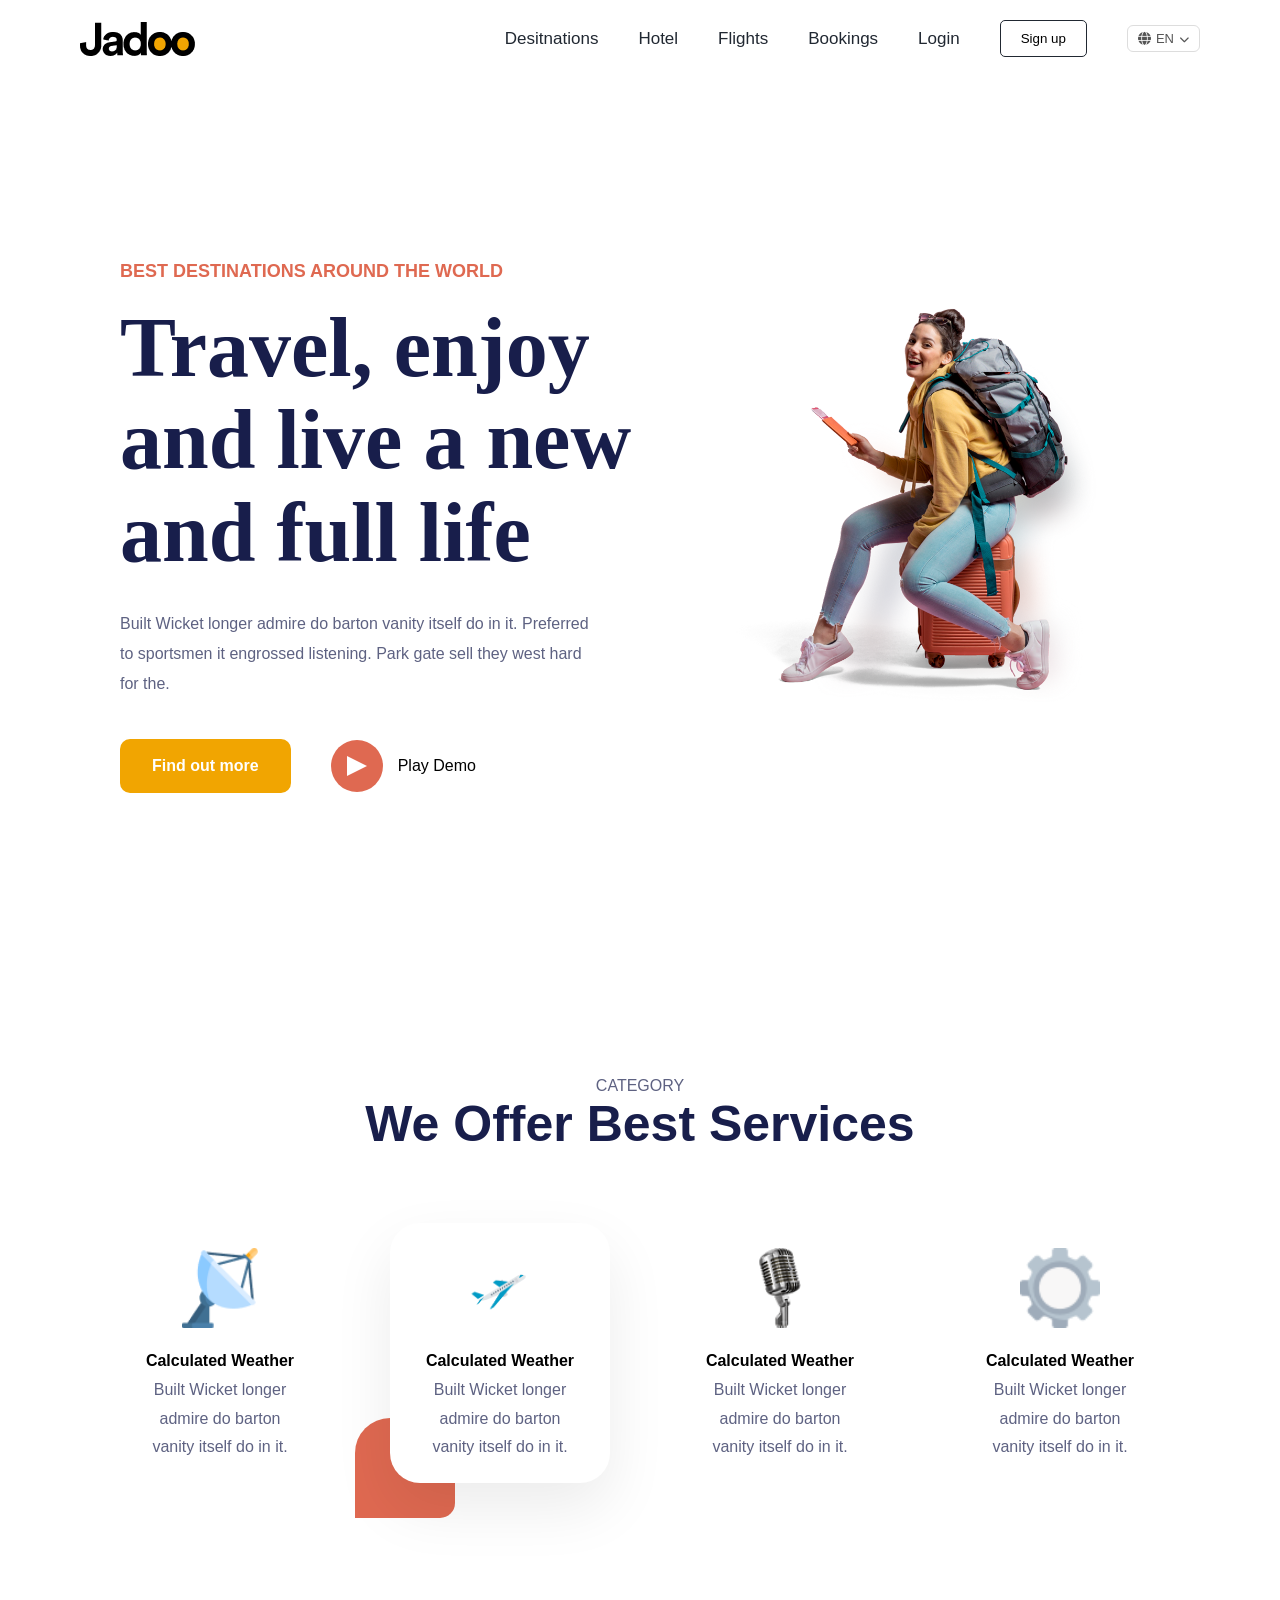
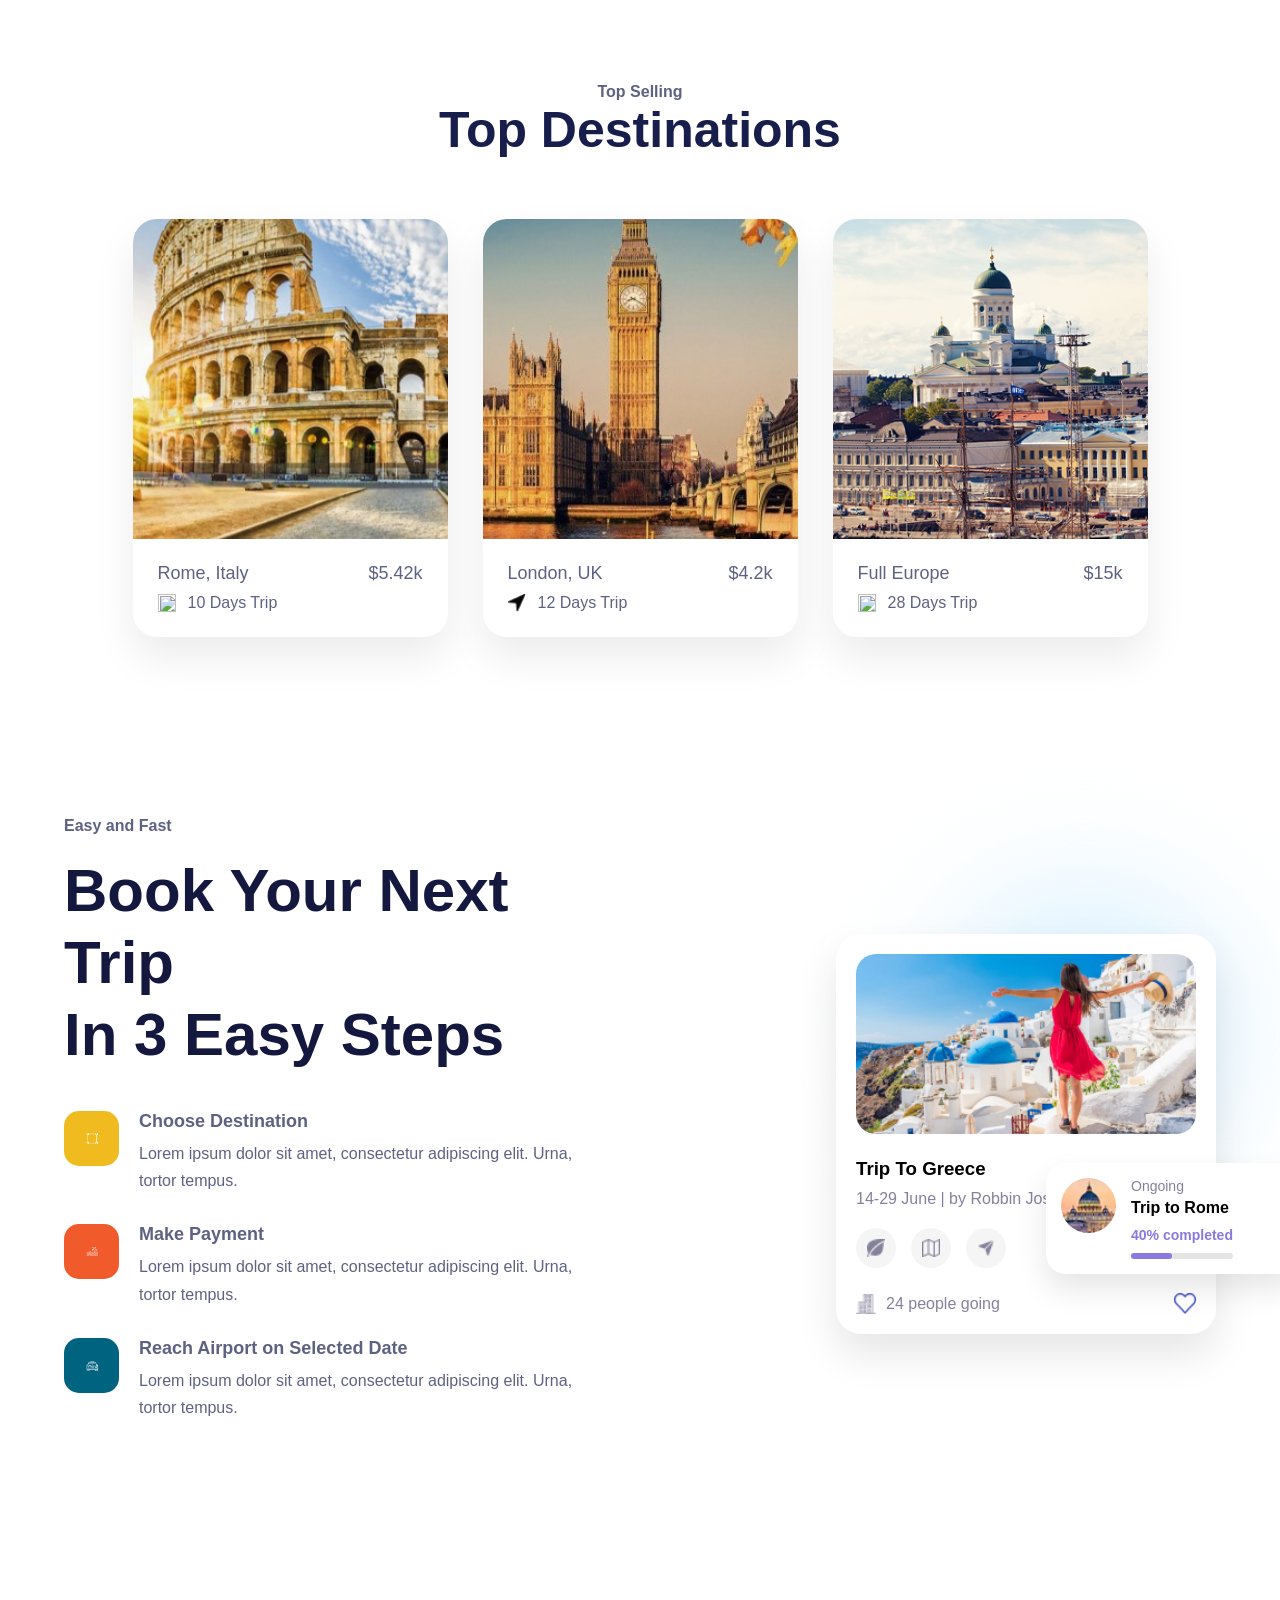
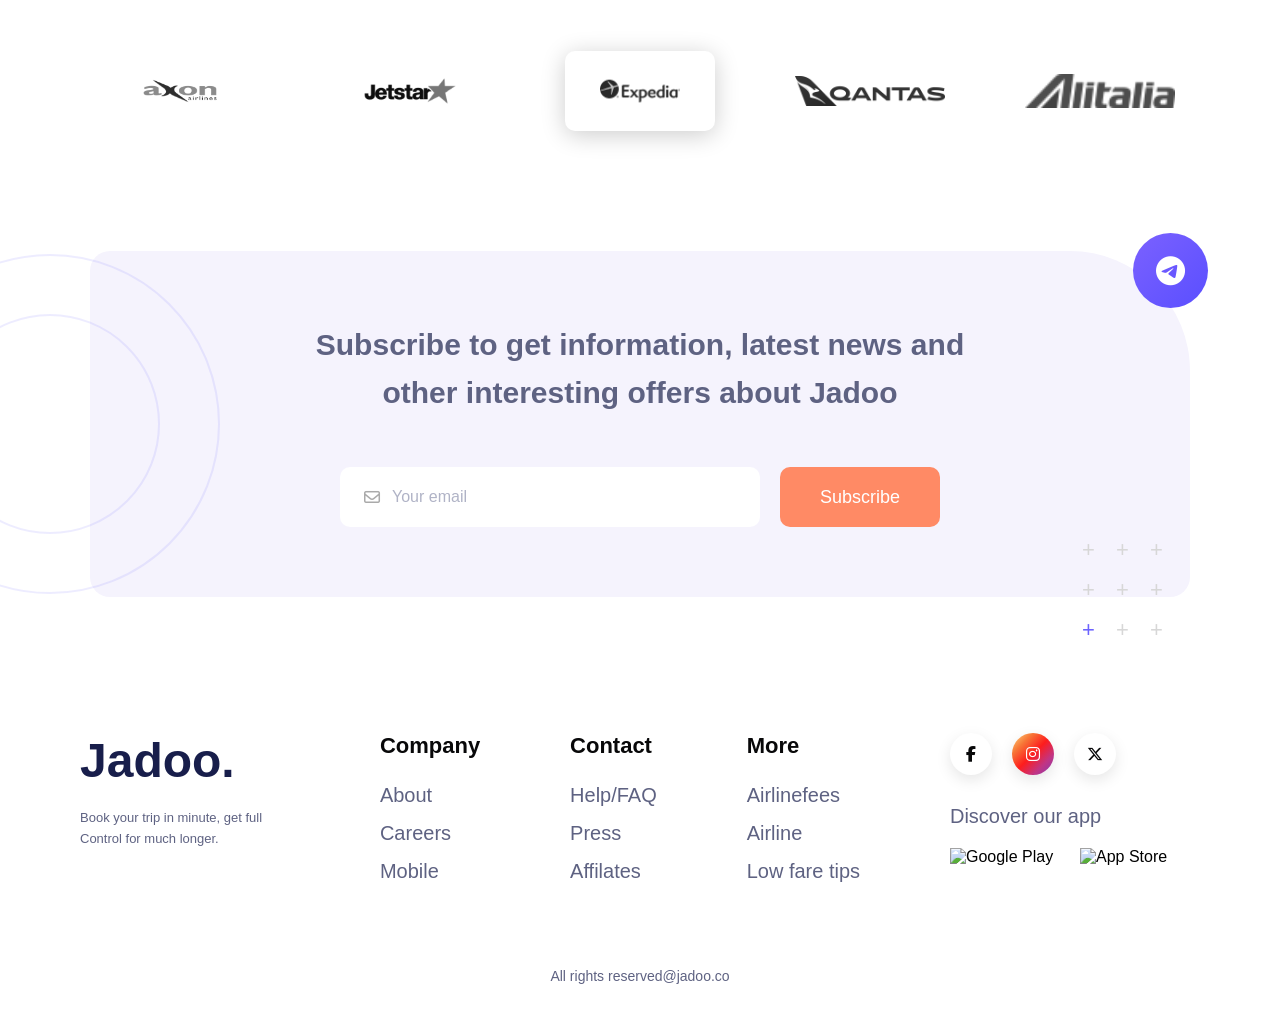
==== travel.html @ 9689e3e7 "first commit" ====
<!DOCTYPE html>
<html lang="en">
<head>
    <meta charset="UTF-8">
    <meta name="viewport" content="width=device-width, initial-scale=1.0">
    <title>travel</title>
    <link rel="stylesheet" href="travel.css">
    <link rel="stylesheet" href="https://cdnjs.cloudflare.com/ajax/libs/font-awesome/6.5.1/css/all.min.css">

    <style>
        .lang-wrapper {
            position: relative;
            display: inline-block;
        }

        .lang-btn {
            display: flex;
            align-items: center;
            gap: 5px;
            background: transparent;
            border: 1px solid #ddd;
            border-radius: 6px;
            cursor: pointer;
            color: #555;
            font-size: 13px;
            padding: 5px 10px;
        }

        .lang-btn:hover {
            border-color: #aaa;
        }

        .lang-dropdown {
            display: none;
            position: absolute;
            right: 0;
            top: calc(100% + 6px);
            background: #fff;
            border: 1px solid #eee;
            border-radius: 8px;
            min-width: 120px;
            box-shadow: 0 4px 16px rgba(0,0,0,0.08);
            overflow: hidden;
            z-index: 1000;
        }

        .lang-dropdown.open {
            display: block;
        }

        .lang-option {
            padding: 9px 14px;
            font-size: 13px;
            cursor: pointer;
            display: flex;
            justify-content: space-between;
            align-items: center;
            color: #444;
        }

        .lang-option:hover {
            background: #f7f7f7;
        }

        .lang-option.selected {
            background: #fef8ed;
        }

        .check-icon {
            color: #F5A623;
            display: none;
        }

        .lang-option.selected .check-icon {
            display: inline;
        }
    </style>
</head>
<body>

    <header>
        <img src="img/logo.png" alt="">
        <nav>
            <ul>
                <li><a href="#" data-en="Destinations" data-ar="الوجهات">Desitnations</a></li>
                <li><a href="#" data-en="Hotel" data-ar="الفنادق">Hotel</a></li>
                <li><a href="#" data-en="Flights" data-ar="الرحلات">Flights</a></li>
                <li><a href="#" data-en="Bookings" data-ar="الحجوزات">Bookings</a></li>
                <li><a href="#" data-en="Login" data-ar="تسجيل الدخول">Login</a></li>
                <button class="but" data-en="Sign up" data-ar="إنشاء حساب">Sign up</button>
                <li>
                    <div class="lang-wrapper">
                        <button class="lang-btn" id="lang-btn">
                            <i class="fa-solid fa-globe"></i>
                            <span id="lang-label">EN</span>
                            <i class="fa-solid fa-chevron-down" id="chevron" style="font-size:10px;"></i>
                        </button>
                        <div class="lang-dropdown" id="lang-dropdown">
                            <div class="lang-option selected" data-lang="EN">English <span class="check-icon">✓</span></div>
                            <div class="lang-option" data-lang="AR">العربية <span class="check-icon">✓</span></div>
                        </div>
                    </div>
                </li>
            </ul>
        </nav>
    </header>

    <section class="hero">
        <div class="hero-content">
            <span class="subtitle" data-en="BEST DESTINATIONS AROUND THE WORLD" data-ar="أفضل الوجهات حول العالم">
                BEST DESTINATIONS AROUND THE WORLD
            </span>

            <h1 data-en="Travel, enjoy <br> and live a new <br> and full life" data-ar="سافر، استمتع <br> وعش حياة <br> جديدة ومليئة">
                Travel, enjoy <br>
                and live a new <br>
                and full life
            </h1>

            <p data-en="Built Wicket longer admire do barton vanity itself do in it. Preferred to sportsmen it engrossed listening. Park gate sell they west hard for the." data-ar="استكشف أجمل الوجهات حول العالم واستمتع بتجارب لا تُنسى. نقدم لك أفضل العروض والخدمات لرحلة مثالية.">
                Built Wicket longer admire do barton vanity itself do in it.
                Preferred to sportsmen it engrossed listening.
                Park gate sell they west hard for the.
            </p>

            <div class="hero-buttons">
                <a href="#" class="btn-primary" data-en="Find out more" data-ar="اكتشف المزيد">Find out more</a>
                <div class="play-demo">
                    <div class="play-icon"><div class="triangle"></div></div>
                    <span data-en="Play Demo" data-ar="شاهد العرض">Play Demo</span>
                </div>
            </div>
        </div>

        <div class="hero-image">
            <img src="img/Traveller 1.png" alt="Traveller">
        </div>
    </section>

    <section class="CATEGORY">
        <p style="text-align: center; color: #5E6282;" data-en="CATEGORY" data-ar="الفئات">CATEGORY</p>
        <p style="text-align: center; color: #181E4B; font-size: 50px; font-weight: bold;" data-en="We Offer Best Services" data-ar="نقدم أفضل الخدمات">We Offer Best Services </p>
        <div class="cards">
            <div class="card-one">
                <img src="img/satellite-dish.png" alt="">
                <p style="font-weight: bold;" data-en="Calculated Weather" data-ar="طقس محسوب">Calculated Weather </p>
                <p style="color: #5E6282;" data-en="Built Wicket longer admire do barton vanity itself do in it." data-ar="نوفر لك معلومات دقيقة عن الطقس لتخطيط رحلتك بشكل مثالي.">Built Wicket longer <br>admire do barton <br> vanity itself do in it.</p>
            </div>
            <div class="card-two">
                <img src="img/plane.png" alt="">
                <p style="font-weight: bold;" data-en="Best Flights" data-ar="أفضل الرحلات">Calculated Weather </p>
                <p style="color: #5E6282;" data-en="Built Wicket longer admire do barton vanity itself do in it." data-ar="احجز أفضل رحلاتك الجوية بأسعار مناسبة وخدمة ممتازة.">Built Wicket longer <br>admire do barton <br> vanity itself do in it.</p>
                <div class="box_orange"></div>
            </div>
            <div class="card-one">
                <img src="img/image 25.png" alt="">
                <p style="font-weight: bold;" data-en="Local Events" data-ar="الفعاليات المحلية">Calculated Weather </p>
                <p style="color: #5E6282;" data-en="Built Wicket longer admire do barton vanity itself do in it." data-ar="اكتشف أفضل الفعاليات والأنشطة في وجهتك المفضلة.">Built Wicket longer <br>admire do barton <br> vanity itself do in it.</p>
            </div>
            <div class="card-one">
                <img src="img/power-supply 1.png" alt="">
                <p style="font-weight: bold;" data-en="Customization" data-ar="التخصيص">Calculated Weather </p>
                <p style="color: #5E6282;" data-en="Built Wicket longer admire do barton vanity itself do in it." data-ar="خصص رحلتك كما تريد واستمتع بتجربة سفر فريدة من نوعها.">Built Wicket longer <br>admire do barton <br> vanity itself do in it.</p>
            </div>
        </div>
    </section>

    <section class="TopSelling">
        <p style="text-align: center; color: #5E6282; font-weight:600;" data-en="Top Selling" data-ar="الأكثر مبيعاً">Top Selling</p>
        <p style="text-align: center; color: #181E4B; font-size: 50px; font-weight: bold;" data-en="Top Destinations" data-ar="أفضل الوجهات">Top Destinations</p>

        <div class="cardsCity">
            <div class="cardCity">
                <img src="img/London.png" alt="">
                <div class="cityInfo">
                    <p data-en="Rome, Italy" data-ar="روما، إيطاليا">Rome, Italy</p>
                    <p>$5.42k</p>
                </div>
                <div class="tripInfo">
                    <img src="img/navigation.png" alt="">
                    <p data-en="10 Days Trip" data-ar="رحلة 10 أيام">10 Days Trip</p>
                </div>
            </div>

            <div class="cardCity">
                <img src="img/Europe.jpg" alt="">
                <div class="cityInfo">
                    <p data-en="London, UK" data-ar="لندن، المملكة المتحدة">London, UK</p>
                    <p>$4.2k</p>
                </div>
                <div class="tripInfo">
                    <img src="img/Navigation.png" alt="">
                    <p data-en="12 Days Trip" data-ar="رحلة 12 يوماً">12 Days Trip</p>
                </div>
            </div>

            <div class="cardCity">
                <img src="img/Full Europe.png" alt="">
                <div class="cityInfo">
                    <p data-en="Full Europe" data-ar="جولة أوروبا الكاملة">Full Europe</p>
                    <p>$15k</p>
                </div>
                <div class="tripInfo">
                    <img src="img/navigation.png" alt="">
                    <p data-en="28 Days Trip" data-ar="رحلة 28 يوماً">28 Days Trip</p>
                </div>
            </div>
        </div>
    </section>

    <section class="Book">
        <div class="left-content">
            <p class="small-title" data-en="Easy and Fast" data-ar="سهل وسريع">Easy and Fast</p>
            <h1 class="main-title" data-en="Book Your Next Trip In 3 Easy Steps" data-ar="احجز رحلتك القادمة في 3 خطوات سهلة">
                Book Your Next Trip <br>In 3 Easy Steps
            </h1>

            <div class="paragraph">
                <div class="icon yellow"><img src="img/Choose Destination.png" alt=""></div>
                <div class="Book_text">
                    <h3 data-en="Choose Destination" data-ar="اختر الوجهة">Choose Destination</h3>
                    <p data-en="Lorem ipsum dolor sit amet, consectetur adipiscing elit. Urna, tortor tempus." data-ar="اختر وجهتك المفضلة من بين مئات الخيارات المتاحة حول العالم.">Lorem ipsum dolor sit amet, consectetur adipiscing elit. Urna, tortor tempus.</p>
                </div>
            </div>

            <div class="paragraph">
                <div class="icon orange"><img src="img/Make Payment.png" alt=""></div>
                <div class="Book_text">
                    <h3 data-en="Make Payment" data-ar="أتمم الدفع">Make Payment</h3>
                    <p data-en="Lorem ipsum dolor sit amet, consectetur adipiscing elit. Urna, tortor tempus." data-ar="ادفع بأمان وسهولة عبر وسائل الدفع المتعددة المتاحة لديك.">Lorem ipsum dolor sit amet, consectetur adipiscing elit. Urna, tortor tempus.</p>
                </div>
            </div>

            <div class="paragraph">
                <div class="icon blue"><img src="img/Reach Airport on Selected Date.png" alt=""></div>
                <div class="Book_text">
                    <h3 data-en="Reach Airport on Selected Date" data-ar="توجه للمطار في الموعد المحدد">Reach Airport on Selected Date</h3>
                    <p data-en="Lorem ipsum dolor sit amet, consectetur adipiscing elit. Urna, tortor tempus." data-ar="احضر إلى المطار في الموعد المحدد واستمتع برحلتك.">Lorem ipsum dolor sit amet, consectetur adipiscing elit. Urna, tortor tempus.</p>
                </div>
            </div>
        </div>

        <div class="right-content">
            <div class="TripToGreece">
                <img class="trip-image" src="img/Trip To Greece.jpg" alt="">
                <h3 data-en="Trip To Greece" data-ar="رحلة إلى اليونان">Trip To Greece</h3>
                <p class="date" data-en="14-29 June | by Robbin Joseph" data-ar="14-29 يونيو | بواسطة روبن جوزيف">14-29 June | by Robbin Joseph</p>
                <div class="icons">
                    <div class="circle"><img src="img/leaf 1.png" alt=""></div>
                    <div class="circle"><img src="img/map 1.png" alt=""></div>
                    <div class="circle"><img src="img/send 2.png" alt=""></div>
                </div>
                <div class="peopleHeart">
                    <div class="people">
                        <img src="img/building 1.png" alt="">
                        <span data-en="24 people going" data-ar="24 شخص مسجل">24 people going</span>
                    </div>
                    <img class="heart" src="img/heart (6) 1.png" alt="">
                </div>
            </div>

            <div class="ongoing-card">
                <img src="img/Ongoing.png" alt="">
                <div>
                    <p class="ongoing-text" data-en="Ongoing" data-ar="جارية">Ongoing</p>
                    <h4 data-en="Trip to Rome" data-ar="رحلة إلى روما">Trip to Rome</h4>
                    <p class="progress-text">
                        <span>40%</span> <span data-en="completed" data-ar="مكتملة">completed</span>
                    </p>
                    <div class="progress"><div class="progress-bar"></div></div>
                </div>
            </div>
        </div>
    </section>

    <section class="logos">
        <div class="logos">
            <img src="img/axon.png" alt="">
            <img src="img/jetstar.png" alt="">
            <img src="img/expedia.png" alt="" class="logoThree">
            <img src="img/qantas (1).png" alt="">
            <img src="img/alitalia.png" alt="">
        </div>
    </section>

    <section class="subscribe">
        <div class="subscribe-circles">
            <div class="circle-one"></div>
            <div class="circle-two"></div>
        </div>

        <h2 data-en="Subscribe to get information, latest news and other interesting offers about Jadoo" data-ar="اشترك للحصول على معلومات وآخر الأخبار والعروض المثيرة حول جادو">
            Subscribe to get information, latest news and other
            interesting offers about Jadoo
        </h2>

        <form class="subscribe-form">
            <div class="input-box">
                <i class="fa-regular fa-envelope"></i>
                <input type="email" id="email-input" placeholder="Your email" data-en-placeholder="Your email" data-ar-placeholder="بريدك الإلكتروني">
            </div>
            <button type="submit" data-en="Subscribe" data-ar="اشترك">Subscribe</button>
        </form>

        <div class="telegram"><i class="fa-brands fa-telegram"></i></div>
    </section>

    <div class="plus-pattern">
        <span>+</span><span>+</span><span>+</span>
        <span>+</span><span>+</span><span>+</span>
        <span class="active">+</span><span>+</span><span>+</span>
    </div>

    <footer>
        <div class="footer-container">
            <div class="footer-logo">
                <h2>Jadoo.</h2>
                <p data-en="Book your trip in minute, get full Control for much longer." data-ar="احجز رحلتك في دقيقة، واحصل على تحكم كامل لفترة أطول.">
                    Book your trip in minute, get full Control for much longer.
                </p>
            </div>

            <div class="footer-links">
                <h3 data-en="Company" data-ar="الشركة">Company</h3>
                <ul>
                    <li><a href="#" data-en="About" data-ar="عن الشركة">About</a></li>
                    <li><a href="#" data-en="Careers" data-ar="وظائف">Careers</a></li>
                    <li><a href="#" data-en="Mobile" data-ar="الجوال">Mobile</a></li>
                </ul>
            </div>

            <div class="footer-links">
                <h3 data-en="Contact" data-ar="التواصل">Contact</h3>
                <ul>
                    <li><a href="#" data-en="Help/FAQ" data-ar="المساعدة / الأسئلة الشائعة">Help/FAQ</a></li>
                    <li><a href="#" data-en="Press" data-ar="الصحافة">Press</a></li>
                    <li><a href="#" data-en="Affiliates" data-ar="الشركاء">Affilates</a></li>
                </ul>
            </div>

            <div class="footer-links">
                <h3 data-en="More" data-ar="المزيد">More</h3>
                <ul>
                    <li><a href="#" data-en="Airline fees" data-ar="رسوم الطيران">Airlinefees</a></li>
                    <li><a href="#" data-en="Airline" data-ar="شركات الطيران">Airline</a></li>
                    <li><a href="#" data-en="Low fare tips" data-ar="نصائح التوفير">Low fare tips</a></li>
                </ul>
            </div>

            <div class="footer-social">
                <div class="social-icons">
                    <a href="#"><i class="fa-brands fa-facebook-f"></i></a>
                    <a href="#" class="instagram"><i class="fa-brands fa-instagram"></i></a>
                    <a href="#"><i class="fa-brands fa-x-twitter"></i></a>
                </div>
                <h4 data-en="Discover our app" data-ar="اكتشف تطبيقنا">Discover our app</h4>
                <div class="app-buttons">
                    <img src="https://upload.wikimedia.org/wikipedia/commons/7/78/Google_Play_Store_badge_EN.svg" alt="Google Play">
                    <img src="https://developer.apple.com/assets/elements/badges/download-on-the-app-store.svg" alt="App Store">
                </div>
            </div>
        </div>

        <div class="copyright" data-en="All rights reserved@jadoo.co" data-ar="جميع الحقوق محفوظة@jadoo.co">
            All rights reserved@jadoo.co
        </div>
    </footer>

    <script>
        const langBtn = document.getElementById('lang-btn');
        const dropdown = document.getElementById('lang-dropdown');
        const langLabel = document.getElementById('lang-label');
        let currentLang = 'EN';

        langBtn.addEventListener('click', e => {
            e.stopPropagation();
            dropdown.classList.toggle('open');
        });

        document.addEventListener('click', () => dropdown.classList.remove('open'));

        document.querySelectorAll('.lang-option').forEach(opt => {
            opt.addEventListener('click', e => {
                e.stopPropagation();
                const lang = opt.dataset.lang;
                if (lang === currentLang) return;
                currentLang = lang;

                document.querySelectorAll('.lang-option').forEach(o => o.classList.remove('selected'));
                opt.classList.add('selected');
                langLabel.textContent = lang;

                const isAR = lang === 'AR';
                document.documentElement.lang = isAR ? 'ar' : 'en';
                document.documentElement.dir = isAR ? 'rtl' : 'ltr';

                document.querySelectorAll('[data-en]').forEach(el => {
                    if (el.tagName === 'INPUT') return;
                    el.innerHTML = isAR ? el.dataset.ar : el.dataset.en;
                });

                document.querySelectorAll('[data-en-placeholder]').forEach(el => {
                    el.placeholder = isAR ? el.dataset.arPlaceholder : el.dataset.enPlaceholder;
                });

                dropdown.classList.remove('open');
            });
        });
    </script>

</body>
</html>
---- travel.css ----
* {
    margin: 0;
    padding: 0;
    box-sizing: border-box;
}

body {
    font-family: 'Poppins', sans-serif;
    background: #fff;
}

header {
    display: flex;
    justify-content: space-between;
    align-items: center;
    padding: 20px 80px;
}

nav ul {
    display: flex;
    align-items: center;
    gap: 40px;
    list-style: none;
}

nav ul li a {
    text-decoration: none;
    color: #212832;
    font-size: 17px;
    font-weight: 500;
}

button {
    padding: 10px 20px;
    border: 1px solid #212832;
    border-radius: 5px;
    background: transparent;
    cursor: pointer;
}
.hero {
    width: 100%;
    min-height: 100vh;
    display: flex;
    justify-content: space-between;
    align-items: center;
    padding: 50px 120px;
}

.hero-content {
    width: 50%;
}

.subtitle {
    color: #DF6951;
    font-size: 18px;
    font-weight: 700;
    text-transform: uppercase;
}

.hero-content h1 {
    font-size: 84px;
    color: #181E4B;
    line-height: 1.1;
    margin-top: 20px;
    font-family: Georgia, serif;
}

.hero-content p {
    margin-top: 30px;
    color: #5E6282;
    line-height: 30px;
    max-width: 480px;
}

.hero-buttons {
    display: flex;
    align-items: center;
    gap: 40px;
    margin-top: 40px;
}

.btn-primary {
    background: #F1A501;
    color: #fff;
    text-decoration: none;
    padding: 18px 32px;
    border-radius: 10px;
    font-weight: 600;
}

.play-demo {
    display: flex;
    align-items: center;
    gap: 15px;
    cursor: pointer;
}

.play-icon {
    width: 52px;
    height: 52px;
    border-radius: 50%;
    background: #DF6951;
    display: flex;
    justify-content: center;
    align-items: center;
    color: #fff;
    font-size: 14px;
}
.triangle{
    width: 0;
    height: 0;
    border-top: 10px solid transparent;
    border-bottom: 10px solid transparent;
    border-left: 20px solid white;
}
.hero-image {
    width: 50%;
    display: flex;
    justify-content: center;
}

.hero-image img {
    width: 90%;
    max-width: 650px;
}

.CATEGORY {
    padding: 100px 80px;
    text-align: center;
}

.cards {
    display: flex;
    justify-content: center;
    align-items: center;
    gap: 60px;
    margin-top: 70px;
    flex-wrap: wrap;
}

.card-one {
    width: 220px;
    height: 260px;
    padding: 25px;
    border-radius: 30px;
    background: #fff;
    text-align: center;
}

.card-one img {
    width: 80px;
    height: 80px;
    object-fit: contain;
    margin-bottom: 15px;
}

.card-two {
    width: 220px;
    height: 260px;
    padding: 25px;
    border-radius: 30px;
    background: #fff;
    text-align: center;
    position: relative;
    box-shadow: 0px 25px 60px rgba(0, 0, 0, 0.08);
}

.card-two img {
    width: 80px;
    height: 80px;
    object-fit: contain;
    margin-bottom: 15px;
}

.card-one p,
.card-two p {
    line-height: 1.8;
}

.box_orange {
    position: absolute;
    width: 100px;
    height: 100px;
    background: #DF6951;
    border-radius: 35px 0px 15px 0px;
    left: -35px;
    bottom: -35px;
    z-index: -1;
}

.TopSelling {
    padding: 100px 80px;
}

.cardsCity {
    display: flex;
    justify-content: center;
    gap: 35px;
    margin-top: 60px;
    flex-wrap: wrap;
}

.cardCity {
    width: 315px;
    background: #fff;
    border-radius: 24px;
    overflow: hidden;
    box-shadow: 0px 20px 40px rgba(0, 0, 0, 0.08);
    transition: 0.3s;
}

.cardCity:hover {
    transform: translateY(-10px);
}

.cardCity img {
    width: 100%;
    height: 320px;
    object-fit: cover;
}

.cityInfo {
    display: flex;
    justify-content: space-between;
    padding: 20px 25px 10px;
    color: #5E6282;
    font-size: 18px;
}

.tripInfo {
    display: flex;
    align-items: center;
    gap: 12px;
    padding: 0 25px 25px;
    color: #5E6282;
}

.tripInfo img {
    width: 18px;
    height: 18px;
}

.cityInfo p,
.tripInfo p {
    margin: 0;
}


.Book {
    width: 90%;
    margin: auto;
    display: flex;
    justify-content: space-between;
    align-items: center;
    padding: 80px 0;
}

.left-content {
    width: 45%;
}

.small-title {
    color: #5E6282;
    font-weight: 600;
    margin-bottom: 20px;
}

.main-title {
    font-size: 60px;
    line-height: 1.2;
    color: #14183E;
    margin-bottom: 40px;
}

.paragraph {
    display: flex;
    gap: 20px;
    margin-bottom: 30px;
}

.icon {
    width: 55px;
    height: 55px;
    border-radius: 15px;
    display: flex;
    justify-content: center;
    align-items: center;
    flex-shrink: 0;
}

.icon img {
    width: 24px;
}

.yellow { background: #F0BB1F; }
.orange { background: #F15A2B; }
.blue   { background: #006380; }

.Book_text h3 {
    color: #5E6282;
    font-size: 18px;
    margin-bottom: 8px;
}

.Book_text p {
    color: #5E6282;
    line-height: 1.7;
}


.right-content {
    position: relative;
}

.right-content::before {
    content: "";
    position: absolute;
    width: 300px;
    height: 300px;
    background: #DDF2FF;
    border-radius: 50%;
    top: -50px;
    left: 100px;
    filter: blur(60px);
    z-index: -1;
}

.TripToGreece {
    width: 380px;
    background: white;
    border-radius: 25px;
    padding: 20px;
    box-shadow: 0 20px 40px rgba(0, 0, 0, 0.10);
}

.trip-image {
    width: 100%;
    height: 180px;
    object-fit: cover;
    border-radius: 20px;
}

.TripToGreece h3 {
    margin-top: 20px;
    margin-bottom: 10px;
}

.date {
    color: #84829A;
}

.icons {
    display: flex;
    gap: 15px;
    margin-top: 20px;
}

.circle {
    width: 40px;
    height: 40px;
    border-radius: 50%;
    background: #F5F5F5;
    display: flex;
    justify-content: center;
    align-items: center;
}

.circle img {
    width: 18px;
}

.peopleHeart {
    margin-top: 25px;
    display: flex;
    justify-content: space-between;
    align-items: center;
}

.people {
    display: flex;
    gap: 10px;
    align-items: center;
}

.people img {
    width: 20px;
}

.people span {
    color: #84829A;
}

.heart {
    width: 22px;
}

.ongoing-card {
    position: absolute;
    right: -80px;
    bottom: 60px;
    width: 250px;
    background: white;
    border-radius: 20px;
    padding: 15px;
    display: flex;
    gap: 15px;
    box-shadow: 0 15px 30px rgba(0, 0, 0, 0.10);
}

.ongoing-card img {
    width: 55px;
    height: 55px;
    border-radius: 50%;
    object-fit: cover;
}

.ongoing-text {
    color: #84829A;
    font-size: 14px;
}

.ongoing-card h4 {
    margin: 5px 0;
}

.progress-text {
    font-size: 14px;
    margin-top: 10px;
}

.progress-text span {
    color: #8A79DF;
    font-weight: 600;
}

.progress {
    width: 100%;
    height: 6px;
    background: #E5E5E5;
    border-radius: 10px;
    margin-top: 10px;
}

.progress-bar {
    width: 40%;
    height: 100%;
    background: #8A79DF;
    border-radius: 10px;
}

.testimonials {
    display: flex;
    align-items: flex-start;
    justify-content: space-between;
    padding: 60px 80px;
    gap: 40px;
    max-width: 1100px;
    margin: auto;
}

.testimonials-left {
    flex: 1;
    min-width: 220px;
}

.label {
    font-size: 13px;
    font-weight: 600;
    letter-spacing: 2px;
    color: #84829A;
    text-transform: uppercase;
    display: block;
    margin-bottom: 12px;
}

.heading {
    font-size: 42px;
    font-weight: 800;
    color: #181E4B;
    line-height: 1.2;
    margin-bottom: 40px;
}

.dots {
    display: flex;
    gap: 10px;
    margin-top: 40px;
}

.dot {
    width: 12px;
    height: 12px;
    border-radius: 50%;
    background: #ccc;
    cursor: pointer;
    transition: background 0.3s;
}

.dot.active {
    background: #181E4B;
}

.testimonials-right {
    flex: 1.2;
    position: relative;
    display: flex;
    flex-direction: column;
}

.active-card {
    background: #fff;
    border-radius: 16px;
    border: 0.5px solid #e0e0e0;
    padding: 28px 28px 24px;
    box-shadow: 0 4px 24px rgba(0, 0, 0, 0.06);
    position: relative;
}

.avatar {
    width: 60px;
    height: 60px;
    border-radius: 50%;
    object-fit: cover;
    border: 3px solid #e0e7ef;
    margin-bottom: 14px;
}

.quote {
    font-size: 14px;
    color: #5E6282;
    line-height: 1.8;
    margin-bottom: 20px;
}

.name {
    font-size: 16px;
    font-weight: 700;
    color: #181E4B;
    margin-bottom: 4px;
}

.location {
    font-size: 13px;
    color: #84829A;
}

.nav-btns {
    position: absolute;
    right: -16px;
    top: 40%;
    display: flex;
    flex-direction: column;
    gap: 8px;
    transform: translateY(-50%);
}

.nav-btn {
    width: 34px;
    height: 34px;
    border-radius: 50%;
    border: 0.5px solid #ddd;
    background: #fff;
    font-size: 18px;
    cursor: pointer;
    display: flex;
    align-items: center;
    justify-content: center;
    color: #5E6282;
    transition: background 0.2s;
}

.nav-btn:hover {
    background: #f3f4f6;
}

.next-card {
    background: #fff;
    border-radius: 14px;
    border: 0.5px solid #e0e0e0;
    padding: 16px 28px;
    margin-top: 10px;
    opacity: 0.75;
    box-shadow: 0 2px 12px rgba(0, 0, 0, 0.04);
}

.next-name {
    font-size: 15px;
    font-weight: 700;
    color: #181E4B;
    margin-bottom: 4px;
}

.next-role {
    font-size: 13px;
    color: #84829A;
}


.logos {
    display: flex;
    gap: 80px;
    padding: 60px 80px;
    justify-content: center;
    align-items: center;
}

.logos img {
    width: 150px;
    height: 80px;
    object-fit: contain;
    filter: grayscale(100%);
}

.logoThree {
    background-color: #fff;
    box-shadow: 0 4px 24px rgba(0, 0, 0, 0.2);
    border-radius: 10px;
    filter: none;
}
.Jadoo h2 {
    font-weight: bold;
    font-size: 50px;
    color: #181E4B;
    padding: 0 40px;
}

.Jadoo p {
    font-weight: bold;
    font-size: 20px;
    color: #5E6282;
    padding: 20px 120px;
}

.jadoo {
    display: flex;
    justify-content: center;
    gap: 80px;
}

.Company h3 {
    font-weight: bold;
    font-size: 25px;
    color: black;
    padding: 20px 0;
}

.Company a {
    text-decoration: none;
    color: #5E6282;
    display: flex;
    flex-direction: column;
    margin-bottom: 15px;
}


.subscribe {
    position: relative;
    max-width: 1100px;
    margin: auto;
    background: #f5f3fd;
    border-radius: 20px 120px 20px 20px;
    padding: 70px 80px;
}
.subscribe-wrapper {
    position: relative;
    max-width: 1100px;
    margin: auto;
}

.subscribe h2 {
    max-width: 700px;
    margin: auto;
    text-align: center;
    font-size: 30px;
    line-height: 1.6;
    color: #5E6282;
    font-weight: 600;
}

.subscribe-form {
    margin-top: 50px;
    display: flex;
    justify-content: center;
    align-items: center;
    gap: 20px;
    flex-wrap: wrap;
}

.input-box {
    width: 420px;
    height: 60px;
    background: #fff;
    border-radius: 10px;
    display: flex;
    align-items: center;
    gap: 12px;
    padding: 0 24px;
    color: #aaa;
}

.input-box input {
    width: 100%;
    border: none;
    outline: none;
    font-size: 16px;
    color: #5E6282;
}

.input-box input::placeholder {
    color: #b0b3c6;
}

.subscribe-form button {
    width: 160px;
    height: 60px;
    border: none;
    border-radius: 10px;
    background: #ff8a65;
    color: #fff;
    font-size: 18px;
    cursor: pointer;
    transition: 0.3s;
}

.subscribe-form button:hover {
    transform: translateY(-3px);
}

.telegram {
    position: absolute;
    top: -18px;
    right: -18px;
    width: 75px;
    height: 75px;
    border-radius: 50%;
    background: linear-gradient(135deg, #7b61ff, #5a4fff);
    display: flex;
    align-items: center;
    justify-content: center;
    color: #fff;
    font-size: 30px;
    z-index: 100;
}

.subscribe-circles {
    position: absolute;
    left: -40px;
    top: 50%;
    transform: translateY(-50%);
    pointer-events: none;
}

.circle-one,
.circle-two {
    border-radius: 50%;
    border: 2px solid rgba(108, 99, 255, 0.12);
    position: absolute;
    top: 50%;
    left: 0;
    transform: translate(-50%, -50%);
}

.circle-one {
    width: 220px;
    height: 220px;
}

.circle-two {
    width: 340px;
    height: 340px;
}

.plus-pattern {
    display: grid;
    grid-template-columns: repeat(3, 20px);
    gap: 14px;
    color: #d7d7d7;
    font-size: 22px;
    font-weight: 300;
    position: relative;
    max-width: 1100px;
    margin: -60px auto 0;
    padding-right: 20px;
    justify-content: end;
}

.plus-pattern .active {
    color: #6c63ff;
}

footer {
    padding: 90px 80px 40px;
}

.footer-container {
    display: flex;
    justify-content: space-between;
    align-items: flex-start;
    flex-wrap: wrap;
    gap: 50px;
}

.footer-logo h2 {
    font-size: 48px;
    color: #181E4B;
    font-weight: 700;
    margin-bottom: 20px;
}

.footer-logo p {
    color: #5E6282;
    font-size: 13px;
    line-height: 1.6;
    max-width: 210px;
}

.footer-links h3 {
    color: #080809;
    font-size: 22px;
    font-weight: 700;
    margin-bottom: 25px;
}

.footer-links ul {
    list-style: none;
}

.footer-links ul li {
    margin-bottom: 15px;
}

.footer-links ul li a {
    text-decoration: none;
    color: #5E6282;
    font-size: 20px;
    font-weight: 500;
}

.footer-social {
    display: flex;
    flex-direction: column;
    align-items: flex-start;
}

.social-icons {
    display: flex;
    gap: 20px;
    margin-bottom: 30px;
}

.social-icons a {
    width: 42px;
    height: 42px;
    background: #fff;
    border-radius: 50%;
    display: flex;
    align-items: center;
    justify-content: center;
    text-decoration: none;
    color: #080809;
    box-shadow: 0 5px 15px rgba(0, 0, 0, 0.1);
}

.instagram {
    background: linear-gradient(135deg, #ffdc80, #f77737, #fd1d1d, #c13584, #833ab4) !important;
    color: #fff !important;
}

.footer-social h4 {
    color: #5E6282;
    font-size: 20px;
    font-weight: 500;
    margin-bottom: 20px;
}

.app-buttons {
    display: flex;
    gap: 10px;
}

.app-buttons img {
    width: 120px;
    height: auto;
}

.copyright {
    text-align: center;
    margin-top: 70px;
    color: #5E6282;
    font-size: 14px;
    font-weight: 500;
}

@media (max-width: 992px) {
    .footer-container {
        flex-direction: column;
        gap: 40px;
    }
    .footer-logo h2 {
        font-size: 40px;
    }
    .footer-links ul li a {
        font-size: 18px;
    }
}

@media (max-width: 768px) {
    body {
        padding: 20px;
    }
    .subscribe {
        border-radius: 50px 20px 20px 20px;
        padding: 70px 20px;
    }
    .subscribe h2 {
        font-size: 26px;
    }
    .input-box {
        width: 100%;
    }
    .subscribe-form button {
        width: 100%;
    }
}
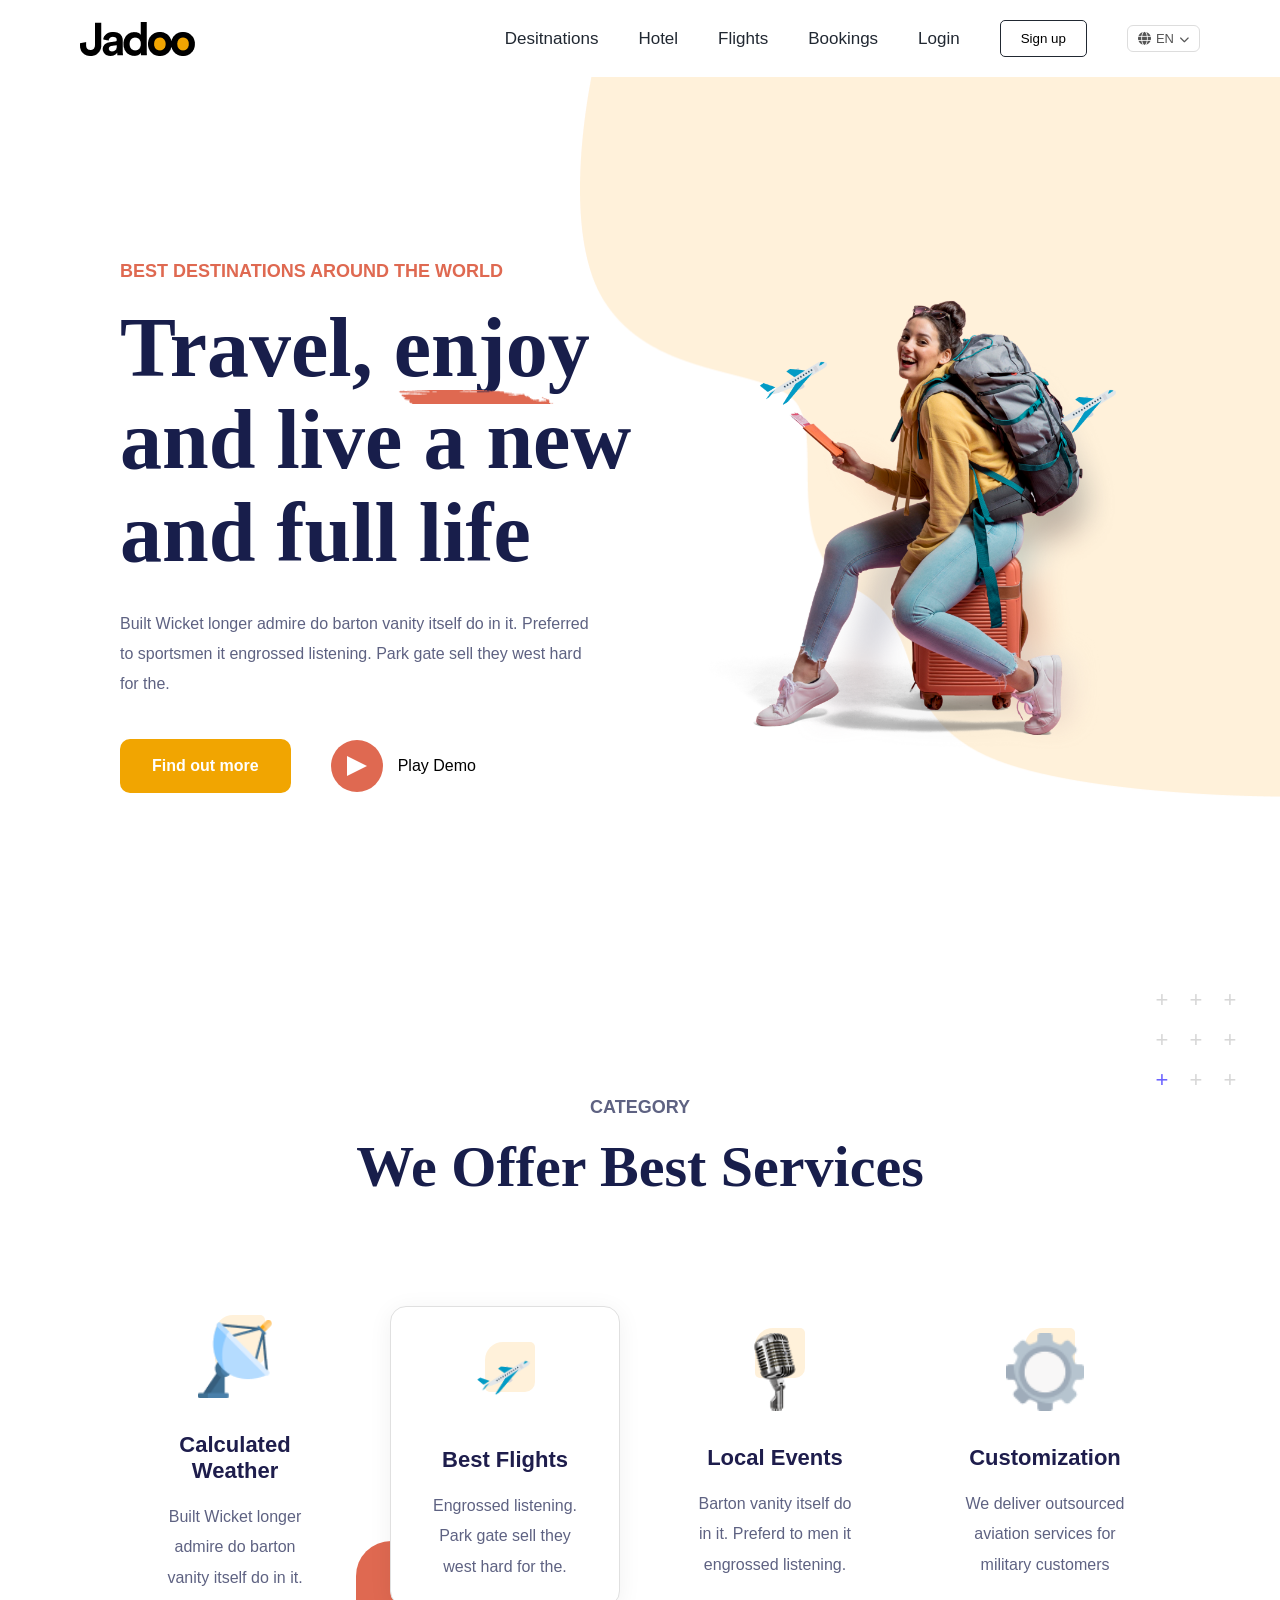
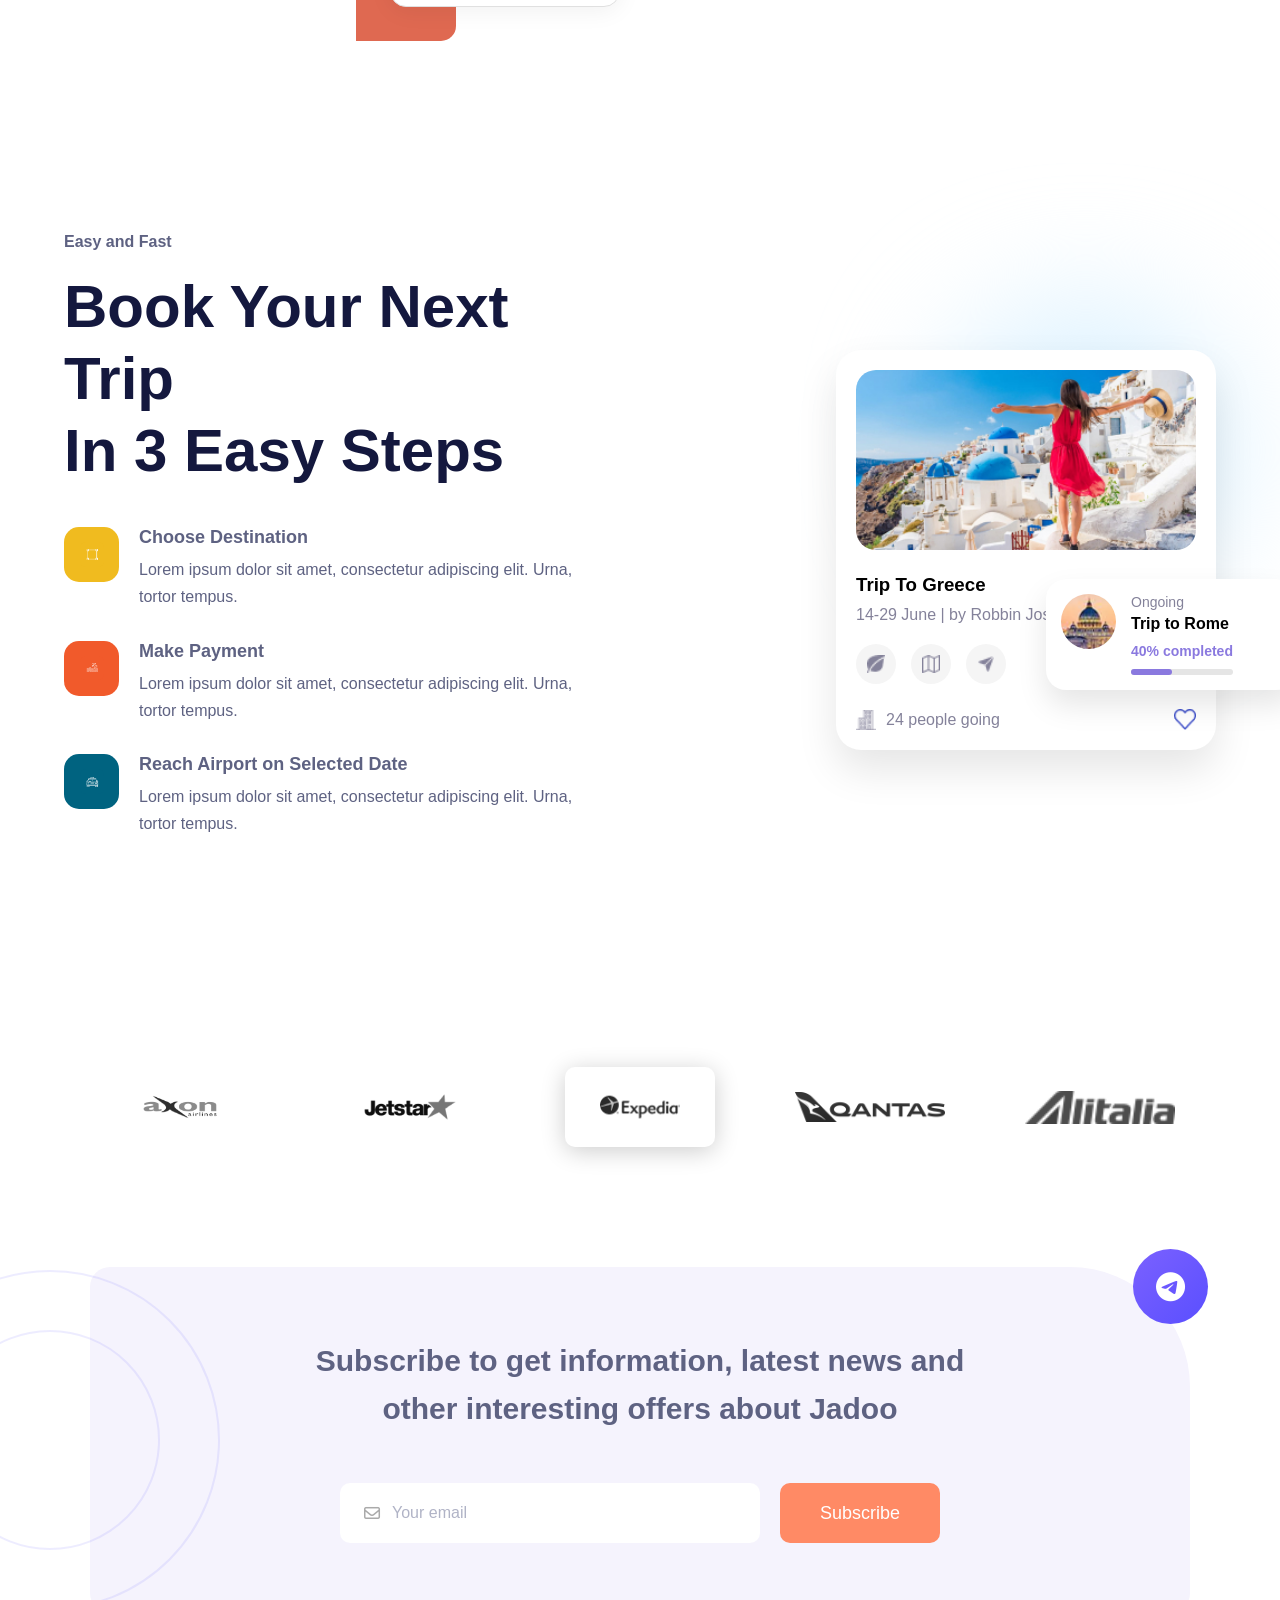
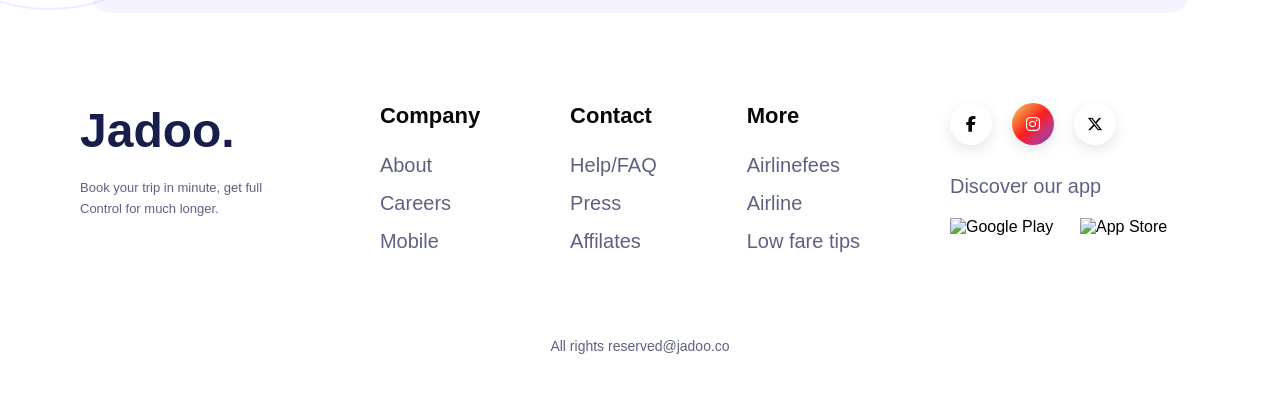
==== commit 6cca6de0: "update website design" ====
--- a/travel.html
+++ b/travel.html
@@ -75,12 +75,62 @@
             display: inline;
         }
     </style>
+    <style>
+        .enjoy-underline {
+            position: relative;
+            display: inline-block;
+        }
+        .enjoy-underline::after {
+            content: '';
+            position: absolute;
+            left: 0;
+            bottom: -10px;
+            width: 100%;
+            height: 14px;
+            background-image: url('[data-uri]');
+            background-repeat: no-repeat;
+            background-size: 100% 100%;
+        }
+
+        .hero-decore-bg {
+            position: absolute;
+            top: 0;
+            right: 0;
+            width: 55%;
+            max-width: 700px;
+            z-index: 0;
+            pointer-events: none;
+        }
+        .hero {
+            position: relative;
+        }
+        .hero-content, .hero-image {
+            position: relative;
+            z-index: 1;
+        }
+        .CATEGORY {
+            position: relative;
+            overflow: visible;
+        }
+        .category-dots {
+            position: absolute;
+            top: 10px;
+            right: 40px;
+            margin: 0;
+            padding: 0;
+        }
+    </style>
 </head>
 <body>
 
     <header>
         <img src="img/logo.png" alt="">
-        <nav>
+        <div class="hamburger" id="hamburger" onclick="toggleMenu()">
+            <span></span>
+            <span></span>
+            <span></span>
+        </div>
+        <nav id="main-nav">
             <ul>
                 <li><a href="#" data-en="Destinations" data-ar="الوجهات">Desitnations</a></li>
                 <li><a href="#" data-en="Hotel" data-ar="الفنادق">Hotel</a></li>
@@ -106,13 +156,14 @@
     </header>
 
     <section class="hero">
+        <img src="img/Decore__2_.png" alt="" class="hero-decore-bg">
         <div class="hero-content">
             <span class="subtitle" data-en="BEST DESTINATIONS AROUND THE WORLD" data-ar="أفضل الوجهات حول العالم">
                 BEST DESTINATIONS AROUND THE WORLD
             </span>
 
-            <h1 data-en="Travel, enjoy <br> and live a new <br> and full life" data-ar="سافر، استمتع <br> وعش حياة <br> جديدة ومليئة">
-                Travel, enjoy <br>
+            <h1 data-en="Travel, <span class='enjoy-underline'>enjoy</span> <br> and live a new <br> and full life" data-ar="سافر، <span class='enjoy-underline'>استمتع</span> <br> وعش حياة <br> جديدة ومليئة">
+                Travel, <span class="enjoy-underline">enjoy</span> <br>
                 and live a new <br>
                 and full life
             </h1>
@@ -138,75 +189,67 @@
     </section>
 
     <section class="CATEGORY">
-        <p style="text-align: center; color: #5E6282;" data-en="CATEGORY" data-ar="الفئات">CATEGORY</p>
-        <p style="text-align: center; color: #181E4B; font-size: 50px; font-weight: bold;" data-en="We Offer Best Services" data-ar="نقدم أفضل الخدمات">We Offer Best Services </p>
-        <div class="cards">
-            <div class="card-one">
-                <img src="img/satellite-dish.png" alt="">
-                <p style="font-weight: bold;" data-en="Calculated Weather" data-ar="طقس محسوب">Calculated Weather </p>
-                <p style="color: #5E6282;" data-en="Built Wicket longer admire do barton vanity itself do in it." data-ar="نوفر لك معلومات دقيقة عن الطقس لتخطيط رحلتك بشكل مثالي.">Built Wicket longer <br>admire do barton <br> vanity itself do in it.</p>
-            </div>
-            <div class="card-two">
-                <img src="img/plane.png" alt="">
-                <p style="font-weight: bold;" data-en="Best Flights" data-ar="أفضل الرحلات">Calculated Weather </p>
-                <p style="color: #5E6282;" data-en="Built Wicket longer admire do barton vanity itself do in it." data-ar="احجز أفضل رحلاتك الجوية بأسعار مناسبة وخدمة ممتازة.">Built Wicket longer <br>admire do barton <br> vanity itself do in it.</p>
-                <div class="box_orange"></div>
-            </div>
-            <div class="card-one">
-                <img src="img/image 25.png" alt="">
-                <p style="font-weight: bold;" data-en="Local Events" data-ar="الفعاليات المحلية">Calculated Weather </p>
-                <p style="color: #5E6282;" data-en="Built Wicket longer admire do barton vanity itself do in it." data-ar="اكتشف أفضل الفعاليات والأنشطة في وجهتك المفضلة.">Built Wicket longer <br>admire do barton <br> vanity itself do in it.</p>
-            </div>
-            <div class="card-one">
-                <img src="img/power-supply 1.png" alt="">
-                <p style="font-weight: bold;" data-en="Customization" data-ar="التخصيص">Calculated Weather </p>
-                <p style="color: #5E6282;" data-en="Built Wicket longer admire do barton vanity itself do in it." data-ar="خصص رحلتك كما تريد واستمتع بتجربة سفر فريدة من نوعها.">Built Wicket longer <br>admire do barton <br> vanity itself do in it.</p>
-            </div>
-        </div>
-    </section>
-
-    <section class="TopSelling">
-        <p style="text-align: center; color: #5E6282; font-weight:600;" data-en="Top Selling" data-ar="الأكثر مبيعاً">Top Selling</p>
-        <p style="text-align: center; color: #181E4B; font-size: 50px; font-weight: bold;" data-en="Top Destinations" data-ar="أفضل الوجهات">Top Destinations</p>
-
-        <div class="cardsCity">
-            <div class="cardCity">
-                <img src="img/London.png" alt="">
-                <div class="cityInfo">
-                    <p data-en="Rome, Italy" data-ar="روما، إيطاليا">Rome, Italy</p>
-                    <p>$5.42k</p>
-                </div>
-                <div class="tripInfo">
-                    <img src="img/navigation.png" alt="">
-                    <p data-en="10 Days Trip" data-ar="رحلة 10 أيام">10 Days Trip</p>
-                </div>
-            </div>
-
-            <div class="cardCity">
-                <img src="img/Europe.jpg" alt="">
-                <div class="cityInfo">
-                    <p data-en="London, UK" data-ar="لندن، المملكة المتحدة">London, UK</p>
-                    <p>$4.2k</p>
-                </div>
-                <div class="tripInfo">
-                    <img src="img/Navigation.png" alt="">
-                    <p data-en="12 Days Trip" data-ar="رحلة 12 يوماً">12 Days Trip</p>
-                </div>
-            </div>
-
-            <div class="cardCity">
-                <img src="img/Full Europe.png" alt="">
-                <div class="cityInfo">
-                    <p data-en="Full Europe" data-ar="جولة أوروبا الكاملة">Full Europe</p>
-                    <p>$15k</p>
-                </div>
-                <div class="tripInfo">
-                    <img src="img/navigation.png" alt="">
-                    <p data-en="28 Days Trip" data-ar="رحلة 28 يوماً">28 Days Trip</p>
-                </div>
-            </div>
-        </div>
-    </section>
+
+    <div class="plus-pattern category-dots">
+        <span>+</span><span>+</span><span>+</span>
+        <span>+</span><span>+</span><span>+</span>
+        <span class="active">+</span><span>+</span><span>+</span>
+    </div>
+
+    <p class="category-subtitle">CATEGORY</p>
+    <h2 class="category-title">We Offer Best Services</h2>
+
+    <div class="cards">
+
+        <div class="service-card">
+            <div class="icon-box"></div>
+            <img src="img/satellite-dish.png" alt="">
+            <h3>Calculated Weather</h3>
+            <p>
+                Built Wicket longer <br>
+                admire do barton <br>
+                vanity itself do in it.
+            </p>
+        </div>
+
+        <div class="service-card active-card">
+            <div class="icon-box"></div>
+            <img src="img/plane.png" alt="">
+            <h3>Best Flights</h3>
+            <p>
+                Engrossed listening. <br>
+                Park gate sell they <br>
+                west hard for the.
+            </p>
+
+            <div class="orange-shape"></div>
+        </div>
+
+        <div class="service-card">
+            <div class="icon-box"></div>
+            <img src="img/image 25.png" alt="">
+            <h3>Local Events</h3>
+            <p>
+                Barton vanity itself do <br>
+                in it. Preferd to men it <br>
+                engrossed listening.
+            </p>
+        </div>
+
+        <div class="service-card">
+            <div class="icon-box"></div>
+            <img src="img/power-supply 1.png" alt="">
+            <h3>Customization</h3>
+            <p>
+                We deliver outsourced <br>
+                aviation services for <br>
+                military customers
+            </p>
+        </div>
+
+    </div>
+
+</section>
 
     <section class="Book">
         <div class="left-content">
@@ -305,11 +348,7 @@
         <div class="telegram"><i class="fa-brands fa-telegram"></i></div>
     </section>
 
-    <div class="plus-pattern">
-        <span>+</span><span>+</span><span>+</span>
-        <span>+</span><span>+</span><span>+</span>
-        <span class="active">+</span><span>+</span><span>+</span>
-    </div>
+
 
     <footer>
         <div class="footer-container">
@@ -367,6 +406,21 @@
     </footer>
 
     <script>
+        function toggleMenu() {
+            const nav = document.getElementById('main-nav');
+            const hamburger = document.getElementById('hamburger');
+            nav.classList.toggle('open');
+            hamburger.classList.toggle('open');
+        }
+
+        // Close menu when clicking a nav link
+        document.querySelectorAll('nav ul li a, nav ul .but').forEach(el => {
+            el.addEventListener('click', () => {
+                document.getElementById('main-nav').classList.remove('open');
+                document.getElementById('hamburger').classList.remove('open');
+            });
+        });
+
         const langBtn = document.getElementById('lang-btn');
         const dropdown = document.getElementById('lang-dropdown');
         const langLabel = document.getElementById('lang-label');
--- a/travel.css
+++ b/travel.css
@@ -45,6 +45,41 @@
     justify-content: space-between;
     align-items: center;
     padding: 50px 120px;
+    position: relative;
+    overflow: hidden;
+}
+
+.hero-decore-bg {
+    position: absolute;
+    top: 0;
+    right: 0;
+    width: 55%;
+    max-width: 700px;
+    z-index: 0;
+    pointer-events: none;
+}
+
+.hero-content,
+.hero-image {
+    position: relative;
+    z-index: 1;
+}
+
+.enjoy-underline {
+    position: relative;
+    display: inline-block;
+}
+
+.enjoy-underline::after {
+    content: '';
+    position: absolute;
+    left: 0;
+    bottom: -10px;
+    width: 100%;
+    height: 14px;
+    background-image: url('img/Decore__1_.png');
+    background-repeat: no-repeat;
+    background-size: 100% 100%;
 }
 
 .hero-content {
@@ -139,14 +174,7 @@
     flex-wrap: wrap;
 }
 
-.card-one {
-    width: 220px;
-    height: 260px;
-    padding: 25px;
-    border-radius: 30px;
-    background: #fff;
-    text-align: center;
-}
+
 
 .card-one img {
     width: 80px;
@@ -155,16 +183,7 @@
     margin-bottom: 15px;
 }
 
-.card-two {
-    width: 220px;
-    height: 260px;
-    padding: 25px;
-    border-radius: 30px;
-    background: #fff;
-    text-align: center;
-    position: relative;
-    box-shadow: 0px 25px 60px rgba(0, 0, 0, 0.08);
-}
+
 
 .card-two img {
     width: 80px;
@@ -178,17 +197,91 @@
     line-height: 1.8;
 }
 
-.box_orange {
+.CATEGORY{
+    padding: 120px 80px;
+    position: relative;
+    text-align: center;
+}
+
+.category-subtitle{
+    color: #5E6282;
+    font-size: 18px;
+    font-weight: 600;
+    margin-bottom: 15px;
+}
+
+.category-title{
+    color: #181E4B;
+    font-size: 58px;
+    font-family: Georgia, serif;
+    margin-bottom: 80px;
+}
+
+.cards{
+    display: flex;
+    justify-content: center;
+    gap: 40px;
+    flex-wrap: wrap;
+}
+
+.service-card{
+    width: 230px;
+    padding: 40px 25px;
+    border-radius: 32px;
+    position: relative;
+    transition: 0.3s;
+    background: transparent;
+}
+
+.service-card img{
+    width: 78px;
+    height: 78px;
+    object-fit: contain;
+    margin-bottom: 30px;
+    position: relative;
+    z-index: 2;
+}
+
+.service-card h3{
+    color: #1E1D4C;
+    font-size: 22px;
+    margin-bottom: 18px;
+    font-weight: 600;
+}
+
+.service-card p{
+    color: #5E6282;
+    line-height: 1.9;
+    font-size: 16px;
+}
+
+.icon-box{
+    position: absolute;
+    width: 50px;
+    height: 50px;
+    background: #FFF1DA;
+    border-radius: 18px 5px 10px 5px;
+    top: 35px;
+    left: 52%;
+    transform: translateX(-50%);
+    z-index: 1;
+}
+
+.active-card{
+    background: #fff;
+    box-shadow: 0 25px 60px rgba(0,0,0,0.08);
+}
+
+.orange-shape{
     position: absolute;
     width: 100px;
     height: 100px;
     background: #DF6951;
-    border-radius: 35px 0px 15px 0px;
+    border-radius: 35px 0 15px 0;
     left: -35px;
     bottom: -35px;
     z-index: -1;
 }
-
 .TopSelling {
     padding: 100px 80px;
 }
@@ -906,9 +999,6 @@
 }
 
 @media (max-width: 768px) {
-    body {
-        padding: 20px;
-    }
     .subscribe {
         border-radius: 50px 20px 20px 20px;
         padding: 70px 20px;
@@ -922,4 +1012,357 @@
     .subscribe-form button {
         width: 100%;
     }
-}+}
+
+.hamburger {
+    display: none;
+    flex-direction: column;
+    gap: 5px;
+    cursor: pointer;
+    padding: 5px;
+    z-index: 1100;
+}
+
+.hamburger span {
+    display: block;
+    width: 25px;
+    height: 3px;
+    background: #212832;
+    border-radius: 3px;
+    transition: 0.3s;
+}
+
+.hamburger.open span:nth-child(1) {
+    transform: translateY(8px) rotate(45deg);
+}
+.hamburger.open span:nth-child(2) {
+    opacity: 0;
+}
+.hamburger.open span:nth-child(3) {
+    transform: translateY(-8px) rotate(-45deg);
+}
+
+@media (max-width: 1024px) {
+    header {
+        padding: 20px 40px;
+    }
+
+    .hero {
+        padding: 50px 40px;
+    }
+
+    .hero-content h1 {
+        font-size: 60px;
+    }
+
+    .CATEGORY {
+        padding: 80px 40px;
+    }
+
+    .TopSelling {
+        padding: 80px 40px;
+    }
+
+    .Book {
+        width: 95%;
+        padding: 60px 0;
+    }
+
+    .main-title {
+        font-size: 44px;
+    }
+
+    .logos {
+        padding: 60px 40px;
+        gap: 40px;
+    }
+
+    footer {
+        padding: 60px 40px 40px;
+    }
+}
+
+@media (max-width: 768px) {
+
+    header {
+        padding: 16px 24px;
+        position: relative;
+    }
+
+    .hamburger {
+        display: flex;
+    }
+
+    nav {
+        display: none;
+        position: fixed;
+        top: 0;
+        left: 0;
+        width: 100%;
+        height: 100vh;
+        background: #fff;
+        z-index: 1000;
+        justify-content: center;
+        align-items: center;
+    }
+
+    nav.open {
+        display: flex;
+    }
+
+    nav ul {
+        flex-direction: column;
+        align-items: center;
+        gap: 30px;
+    }
+
+    nav ul li a {
+        font-size: 22px;
+    }
+
+    nav ul .but {
+        font-size: 18px;
+        padding: 12px 30px;
+    }
+
+    .hero {
+        flex-direction: column;
+        padding: 40px 24px 60px;
+        min-height: auto;
+        text-align: center;
+    }
+
+    .hero-content {
+        width: 100%;
+    }
+
+    .hero-content h1 {
+        font-size: 40px;
+    }
+
+    .hero-content p {
+        max-width: 100%;
+        font-size: 15px;
+    }
+
+    .hero-buttons {
+        justify-content: center;
+        gap: 24px;
+        flex-wrap: wrap;
+    }
+
+    .hero-image {
+        width: 100%;
+        margin-top: 40px;
+    }
+
+    .hero-image img {
+        width: 100%;
+        max-width: 100%;
+    }
+
+    .CATEGORY {
+        padding: 60px 24px;
+    }
+
+    .CATEGORY p[style*="font-size: 50px"],
+    .CATEGORY p[style*="font-size:50px"] {
+        font-size: 30px !important;
+    }
+
+    .cards {
+        gap: 30px;
+        margin-top: 40px;
+    }
+
+    .card-one,
+    .card-two {
+        width: 100%;
+        max-width: 300px;
+        height: auto;
+        padding: 30px 25px;
+    }
+
+    .TopSelling {
+        padding: 60px 24px;
+    }
+
+    .TopSelling p[style*="font-size: 50px"],
+    .TopSelling p[style*="font-size:50px"] {
+        font-size: 30px !important;
+    }
+
+    .cardsCity {
+        flex-direction: column;
+        align-items: center;
+        gap: 24px;
+        margin-top: 40px;
+    }
+
+    .cardCity {
+        width: 100%;
+        max-width: 340px;
+    }
+
+    .Book {
+        flex-direction: column;
+        width: 100%;
+        padding: 60px 24px;
+        gap: 60px;
+    }
+
+    .left-content {
+        width: 100%;
+    }
+
+    .main-title {
+        font-size: 32px;
+    }
+
+    .right-content {
+        width: 100%;
+        display: flex;
+        justify-content: center;
+        padding-bottom: 100px;
+    }
+
+    .TripToGreece {
+        width: 100%;
+        max-width: 340px;
+    }
+
+    .ongoing-card {
+        right: auto;
+        left: 50%;
+        transform: translateX(-50%);
+        bottom: -10px;
+        width: 230px;
+    }
+
+    .logos {
+        flex-wrap: wrap;
+        gap: 30px;
+        padding: 40px 24px;
+    }
+
+    .logos img {
+        width: 100px;
+        height: 60px;
+    }
+
+    .subscribe {
+        margin: 0 16px;
+        padding: 50px 24px;
+        border-radius: 20px;
+    }
+
+    .subscribe h2 {
+        font-size: 22px;
+        text-align: center;
+    }
+
+    .subscribe-form {
+        flex-direction: column;
+        gap: 16px;
+        margin-top: 30px;
+    }
+
+    .input-box {
+        width: 100%;
+        max-width: 100%;
+    }
+
+    .subscribe-form button {
+        width: 100%;
+        max-width: 100%;
+    }
+
+    .telegram {
+        top: -18px;
+        right: 16px;
+        width: 55px;
+        height: 55px;
+        font-size: 22px;
+    }
+
+    .plus-pattern {
+        margin: 30px auto 0;
+        padding-right: 16px;
+    }
+
+    footer {
+        padding: 50px 24px 30px;
+    }
+
+    .footer-container {
+        flex-direction: column;
+        gap: 35px;
+    }
+
+    .footer-logo h2 {
+        font-size: 36px;
+    }
+
+    .footer-links h3 {
+        font-size: 18px;
+        margin-bottom: 15px;
+    }
+
+    .footer-links ul li a {
+        font-size: 16px;
+    }
+
+    .footer-social {
+        width: 100%;
+    }
+
+    .app-buttons {
+        flex-wrap: wrap;
+    }
+
+    .app-buttons img {
+        width: 130px;
+    }
+
+    .copyright {
+        margin-top: 40px;
+        font-size: 13px;
+    }
+    .category-title{
+    font-size: 34px;
+}
+
+.service-card{
+    width: 100%;
+    max-width: 320px;
+}
+}
+
+@media (max-width: 400px) {
+    .hero-content h1 {
+        font-size: 34px;
+    }
+
+    .btn-primary {
+        padding: 14px 24px;
+        font-size: 14px;
+    }
+
+    .card-one,
+    .card-two {
+        max-width: 100%;
+    }
+
+    .cardCity {
+        max-width: 100%;
+    }
+
+    .TripToGreece {
+        max-width: 100%;
+    }
+
+    .ongoing-card {
+        width: 100%;
+        max-width: 240px;
+    }
+}
